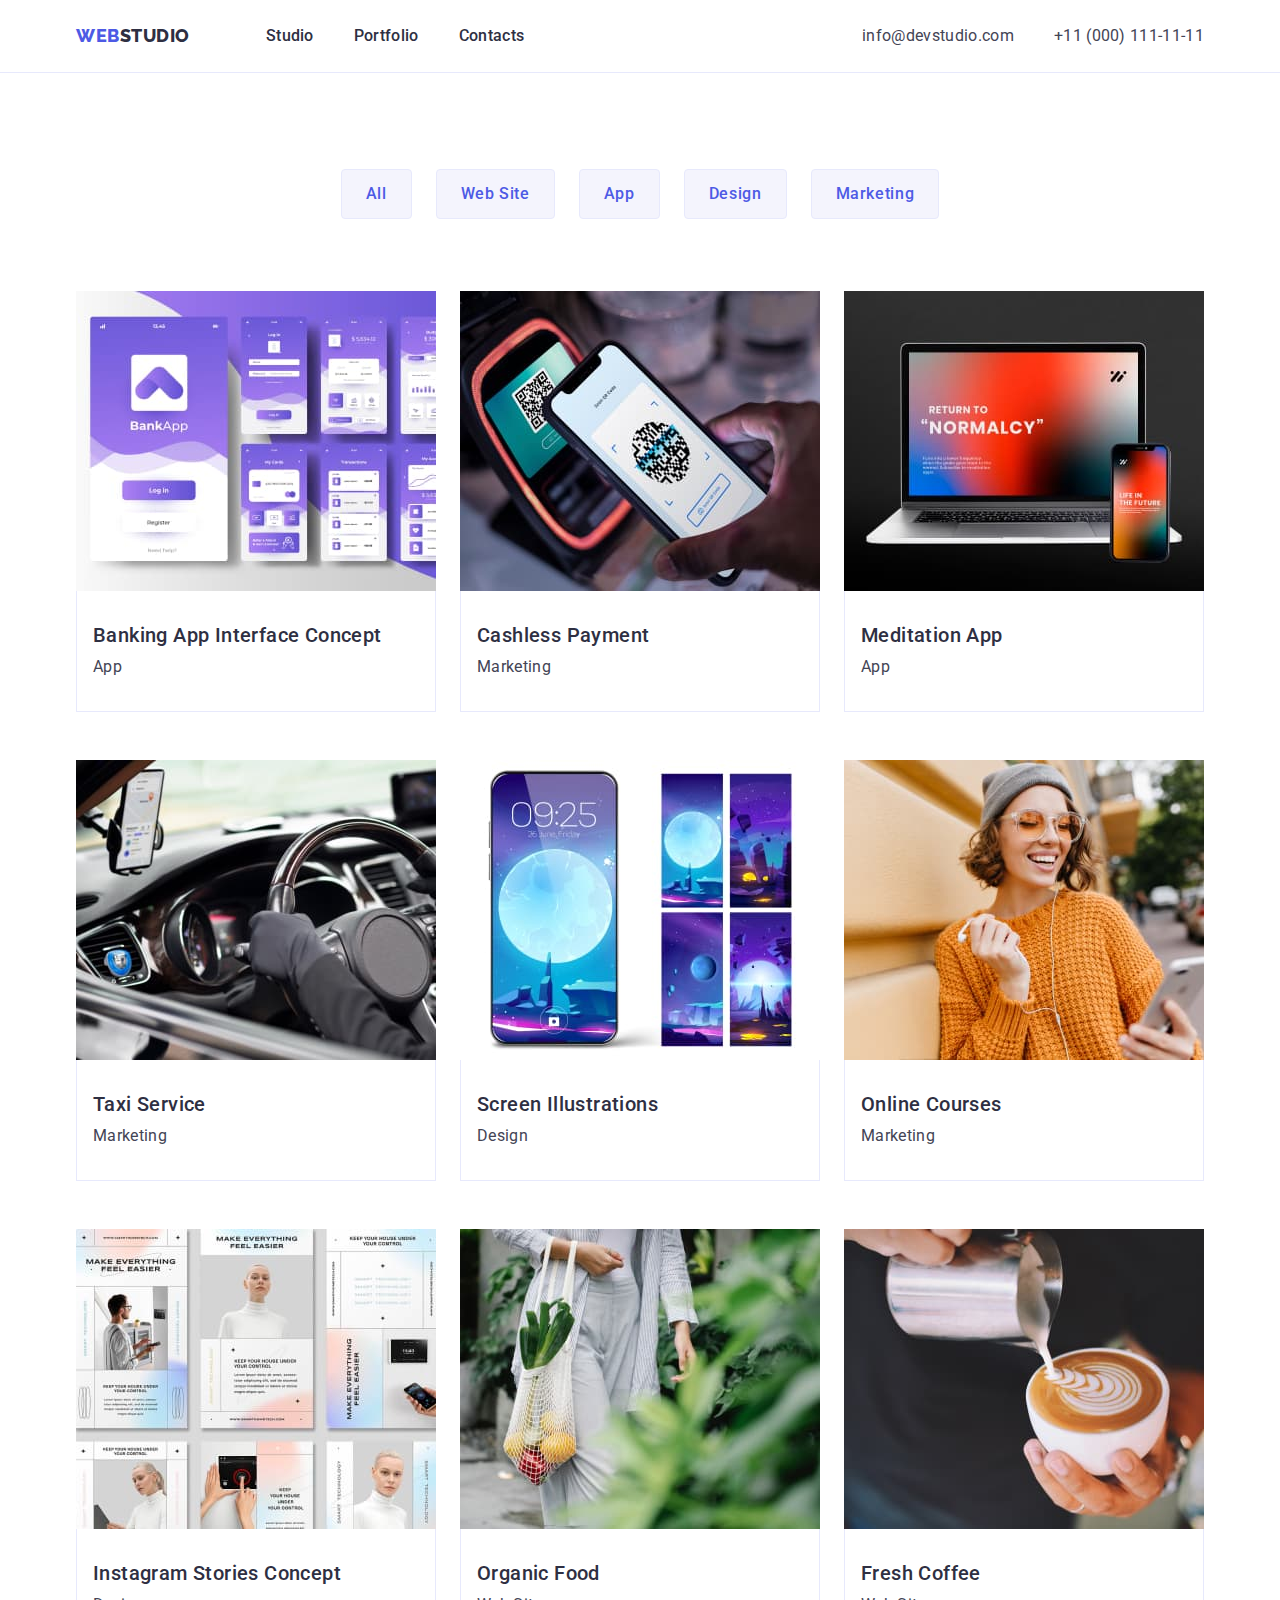
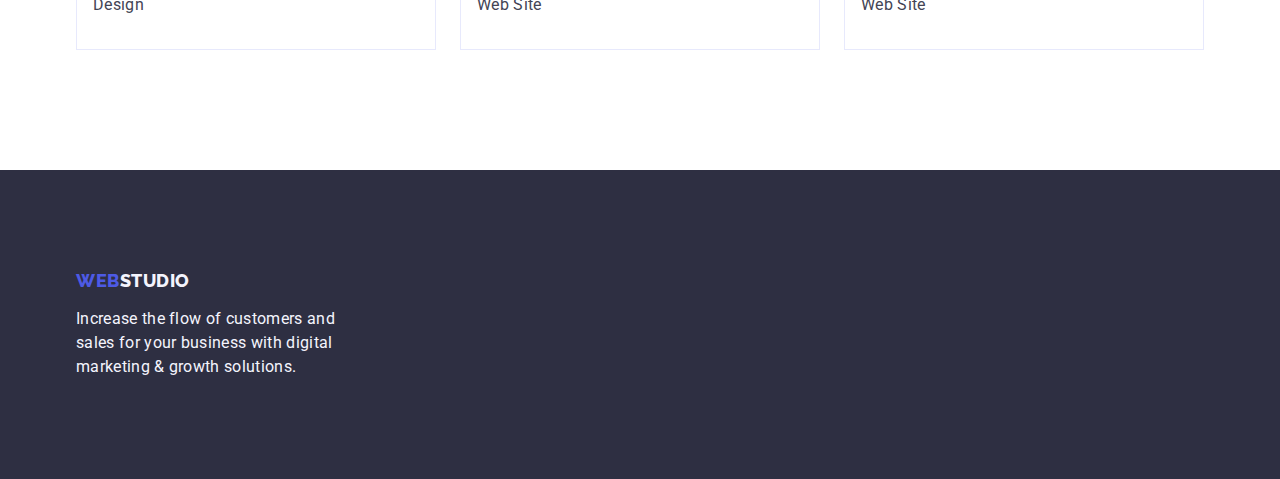
==== portfolio.html @ 818261b6 "Initial commit" ====
<!DOCTYPE html>
<html lang="en">
  <head>
    <meta charset="UTF-8" />
    <meta http-equiv="X-UA-Compatible" content="IE=edge" />
    <meta name="viewport" content="width=device-width, initial-scale=1.0" />
    <link
      rel="stylesheet"
      href="https://cdn.jsdelivr.net/npm/modern-normalize@2.0.0/modern-normalize.min.css"
    />
    <link rel="preconnect" href="https://fonts.googleapis.com" />
    <link rel="preconnect" href="https://fonts.gstatic.com" crossorigin />
    <link
      href="https://fonts.googleapis.com/css2?family=Raleway:wght@800&family=Roboto:wght@400;500;700;900&display=swap"
      rel="stylesheet"
    />
    <link rel="stylesheet" type="text/css" href="./css/styles.css" />
    <title>Portfolio</title>
  </head>

  <body>
    <header class="header">
      <div class="header-container container">
        <nav class="header-nav">
          <a
            href="./index.html"
            target="_self"
            class="header-logo-text logo-text"
            >Web<span class="header-accent">Studio</span></a
          >
          <ul class="nav-list">
            <li>
              <a href="./index.html" target="_self" class="nav-link">Studio</a>
            </li>
            <li>
              <a href="./portfolio.html" target="_self" class="nav-link"
                >Portfolio</a
              >
            </li>
            <li>
              <a href="" target="_self" class="nav-link">Contacts</a>
            </li>
          </ul>
        </nav>
        <address class="header-address">
          <ul class="nav-list">
            <li>
              <a href="mailto:info@devstudio.com" class="address-link"
                >info@devstudio.com</a
              >
            </li>
            <li>
              <a href="tel:+110001111111" class="address-link"
                >+11 (000) 111-11-11</a
              >
            </li>
          </ul>
        </address>
      </div>
    </header>

    <main>
      <section class="section">
        <div class="container">
          <h1 class="visually-hidden">...</h1>
          <ul class="buttons-container">
            <li>
              <button type="button" class="portfolio-button">All</button>
            </li>
            <li>
              <button type="button" class="portfolio-button">Web Site</button>
            </li>
            <li>
              <button type="button" class="portfolio-button">App</button>
            </li>
            <li>
              <button type="button" class="portfolio-button">Design</button>
            </li>
            <li>
              <button type="button" class="portfolio-button">Marketing</button>
            </li>
          </ul>

          <ul class="portfolio-list">
            <li class="portfolio-item">
              <a href="/">
                <img
                  src="./images/app/baic.jpg"
                  alt="Banking App Interface Concept"
                  width="360"
                />
                <div class="portfolio-article">
                  <h2 class="portfolio-title">Banking App Interface Concept</h2>
                  <p class="portfolio-text">App</p>
                </div>
              </a>
            </li>
            <li class="portfolio-item">
              <a href="/">
                <img
                  src="./images/marketing/cp.jpg"
                  alt="Cashless Payment"
                  width="360"
                />
                <div class="portfolio-article">
                  <h2 class="portfolio-title">Cashless Payment</h2>
                  <p class="portfolio-text">Marketing</p>
                </div>
              </a>
            </li>
            <li class="portfolio-item">
              <a href="/">
                <img
                  src="./images/app/ma.jpg"
                  alt="Meditation App"
                  width="360"
                />
                <div class="portfolio-article">
                  <h2 class="portfolio-title">Meditation App</h2>
                  <p class="portfolio-text">App</p>
                </div>
              </a>
            </li>

            <li class="portfolio-item">
              <a href="/">
                <img
                  src="./images/marketing/ts.jpg"
                  alt="Taxi Service"
                  width="360"
                />
                <div class="portfolio-article">
                  <h2 class="portfolio-title">Taxi Service</h2>
                  <p class="portfolio-text">Marketing</p>
                </div>
              </a>
            </li>
            <li class="portfolio-item">
              <a href="/">
                <img
                  src="./images/design/si.jpg"
                  alt="Screen Illustrations"
                  width="360"
                />
                <div class="portfolio-article">
                  <h2 class="portfolio-title">Screen Illustrations</h2>
                  <p class="portfolio-text">Design</p>
                </div>
              </a>
            </li>
            <li class="portfolio-item">
              <a href="/">
                <img
                  src="./images/marketing/oc.jpg"
                  alt="Online Courses"
                  width="360"
                />
                <div class="portfolio-article">
                  <h2 class="portfolio-title">Online Courses</h2>
                  <p class="portfolio-text">Marketing</p>
                </div>
              </a>
            </li>
            <li class="portfolio-item">
              <a href="/">
                <img
                  src="./images/design/isc.jpg"
                  alt="Instagram Stories Concept"
                  width="360"
                />
                <div class="portfolio-article">
                  <h2 class="portfolio-title">Instagram Stories Concept</h2>
                  <p class="portfolio-text">Design</p>
                </div>
              </a>
            </li>
            <li class="portfolio-item">
              <a href="/">
                <img
                  src="./images/website/of.jpg"
                  alt="Organic Food"
                  width="360"
                />
                <div class="portfolio-article">
                  <h2 class="portfolio-title">Organic Food</h2>
                  <p class="portfolio-text">Web Site</p>
                </div>
              </a>
            </li>
            <li class="portfolio-item">
              <a href="/">
                <img
                  src="./images/website/fc.jpg"
                  alt="Fresh Coffee"
                  width="360"
                />
                <div class="portfolio-article">
                  <h2 class="portfolio-title">Fresh Coffee</h2>
                  <p class="portfolio-text">Web Site</p>
                </div>
              </a>
            </li>
          </ul>
        </div>
      </section>
    </main>

    <footer class="footer">
      <div class="container">
        <a href="./index.html" target="_self" class="footer-logo-text logo-text"
          >Web<span class="footer-accent">Studio</span></a
        >
        <p class="footer-text">
          Increase the flow of customers and sales for your business with
          digital marketing & growth solutions.
        </p>
      </div>
    </footer>
  </body>
</html>
---- css/styles.css ----
:root {
    --primary-brand-color:#4D5AE5;
    --dark-brand-color:#2E2F42;
    --pressed-state-color:#404BBF;
    --primary-text-color:#434455;
    --accent-color:#E7E9FC;
    --light-color:#F4F4FD;
    --white-color:#FFFFFF;
}

body {
    font-family: 'Roboto', sans-serif;
    background-color:var(--white-color);
    color:var(--primary-text-color);
}
h1,
h2,
h3,
h4,
h5,
h6,
p {
    margin: 0;
}
img {
    display: block;
    max-width: 100%;
    height: auto;
}
ul,
ol {
    margin: 0;
    padding: 0;
    list-style-type: none;
}
a {
    text-decoration: none;
}
button {
    font-family: inherit;
    cursor: pointer;
}
.container {
    width: 1158px;
    margin: 0 auto;
    padding-right: 15px;
    padding-left: 15px;
}
.header {
    border-bottom: 1px solid var(--accent-color);
}
.header-container {
    display: flex;
    justify-content: space-between;
    align-items: center;
}
.header-nav {
    display: flex;
    align-items: center;
}
.nav-list {
    display: flex;
    align-items: center;
    gap: 40px;
}
.section {
    padding-top: 96px;
    padding-bottom: 120px;
}

.logo-text {
    font-family: 'Raleway', sans-serif;
    font-weight: 800;
    font-size: 18px;
    line-height: 1.17;
    letter-spacing: 0.03em;
    text-transform: uppercase;
    color:var(--primary-brand-color);
}
.header-accent {
    color: var(--dark-brand-color);
}

.header-logo-text {
    display: block;
    padding: 24px 0;
    margin-right: 76px;
}
.nav-link {
    display: block;
    padding: 24px 0;
    font-weight: 500;
    font-size: 16px;
    line-height: 1.5;
    letter-spacing: 0.02em;
    color: var(--dark-brand-color);
}
.nav-link:hover,
.nav-link:focus {
    color: var(--pressed-state-color);
}
.header-address {
    font-style: normal;
}
.address-link {
    display: block;
    padding: 24px 0;
    font-size: 16px;
    line-height: 1.5;
    letter-spacing: 0.02em;
    color: var(--primary-text-color);
}
.address-link:hover,
.address-link:focus {
    color: var(--pressed-state-color);
}
.hero {
    padding: 188px 0;
    background-color: var(--dark-brand-color);
}
.hero-title {
    display: block;
    margin: auto;
    margin-bottom: 48px;
    font-weight: 700;
    font-size: 56px;
    line-height: 1.07;
    letter-spacing: 0.02em;
    text-align: center;
    color: var(--white-color);
    max-width: 496px;
}
.hero-button {
    display: block;
    margin: auto;
    min-width: 169px;
    height: 56px;
    border: none;
    padding: 16px 32px;
    border-radius: 4px;
    box-shadow: 0px 4px 4px 0px rgba(0, 0, 0, 0.15);
    font-family: 'Roboto', sans-serif;
    font-weight: 500;
    font-size: 16px;
    line-height: 1.5;
    letter-spacing: 0.04em;
    background-color: var(--primary-brand-color);
    color: var(--white-color);
    cursor: pointer;
}
.hero-button:hover,
.hero-button:focus {
    background-color: var(--pressed-state-color);
}
.benefits {
    padding: 120px 0;
}
.visually-hidden {
    position: absolute;
    width: 1px;
    height: 1px;
    margin: -1px;
    border: 0;
    padding: 0;
    white-space: nowrap;
    clip-path: inset(100%);
    clip: rect(0 0 0 0);
    overflow: hidden;
}
.benefits-container {
    display: flex;
    align-items: center;
    gap: 24px;
}
.benefits-item {
    flex-basis: calc((100% - 3 * 24px) / 4);
}

.benefits-title {
    margin-bottom: 8px;
    font-weight: 500;
    font-size: 20px;
    line-height: 1.2;
    letter-spacing: 0.02em;
    color: var(--dark-brand-color);
}
.benefits-text {
    max-width: 264px;
    font-size: 16px;
    line-height: 1.5;
    letter-spacing: 0.02em;
}

.features {
    padding-bottom: 120px;
}
.features-list {
    display: flex;
    gap: 24px;
}
.features-item {
    flex-basis: calc((100% - 48px) / 3);
}
.team {
    background-color: var(--light-color);
    padding: 120px 0;
}
.features-title,
.team-title {
    margin-bottom: 72px;
    font-size: 36px;
    line-height: 1.11;
    letter-spacing: 0.02em;
    text-transform: capitalize;
    text-align: center;
    color: var(--dark-brand-color);
}
.team-list {
    display: flex;
    align-items: center;
    justify-content: center;
    gap: 24px;
}
.team-item {
    flex-basis: calc((100% - 3 * 24px) / 4);
    background-color: var(--white-color);
    border-radius: 0px 0px 4px 4px;
}
.card-content {
    padding: 32px 16px;
}
.team-name {
    text-align: center;
    margin-bottom: 8px;
    font-weight: 500;
    font-size: 20px;
    line-height: 1.2;
    letter-spacing: 0.02em;
    color: var(--dark-brand-color);
}
.team-position {
    text-align: center;
    font-size: 16px;
    line-height: 1.5;
    letter-spacing: 0.02em;
}
.footer {
    background-color: var(--dark-brand-color);
    padding: 100px 0;
}
.footer-accent {
    color: var(--light-color);
}
.footer-logo-text {
    display: inline-block;
    margin-bottom: 16px;
}
.footer-text {
    font-size: 16px;
    line-height: 1.5;
    letter-spacing: 0.02em;
    color: var(--light-color);
    max-width: 264px;
}
.buttons-container {
    display: flex;
    justify-content: center;
    gap: 24px;
    margin-bottom: 72px;
}
.portfolio-button {
    padding: 12px 24px;
    border-radius: 4px;
    font-family: 'Roboto', sans-serif;
    font-weight: 500;
    font-size: 16px;
    line-height: 1.5;
    letter-spacing: 0.04em;
    background-color: var(--light-color);
    color: var(--primary-brand-color);
    border: 1px solid var(--accent-color);
    cursor: pointer;
}
.portfolio-button:hover,
.portfolio-button:focus {
    background-color: var(--pressed-state-color);
    color: var(--white-color);
    border: 1px solid transparent;
}
.portfolio-list {
    display: flex;
    flex-wrap: wrap;
    column-gap: 24px;
    row-gap: 48px;
}
.portfolio-item {
    width: calc((100% - 48px) / 3);
}
.portfolio-article {
    padding: 32px 16px;
    border: 1px solid var(--accent-color);
    border-top: none;
}
.portfolio-title {
    margin-bottom: 8px;
    font-weight: 500;
    font-size: 20px;
    line-height: 1.2;
    letter-spacing: 0.02em;
    color: var(--dark-brand-color);
}
.portfolio-text {
    font-size: 16px;
    line-height: 1.5;
    letter-spacing: 0.02em;
    color: var(--primary-text-color);
}
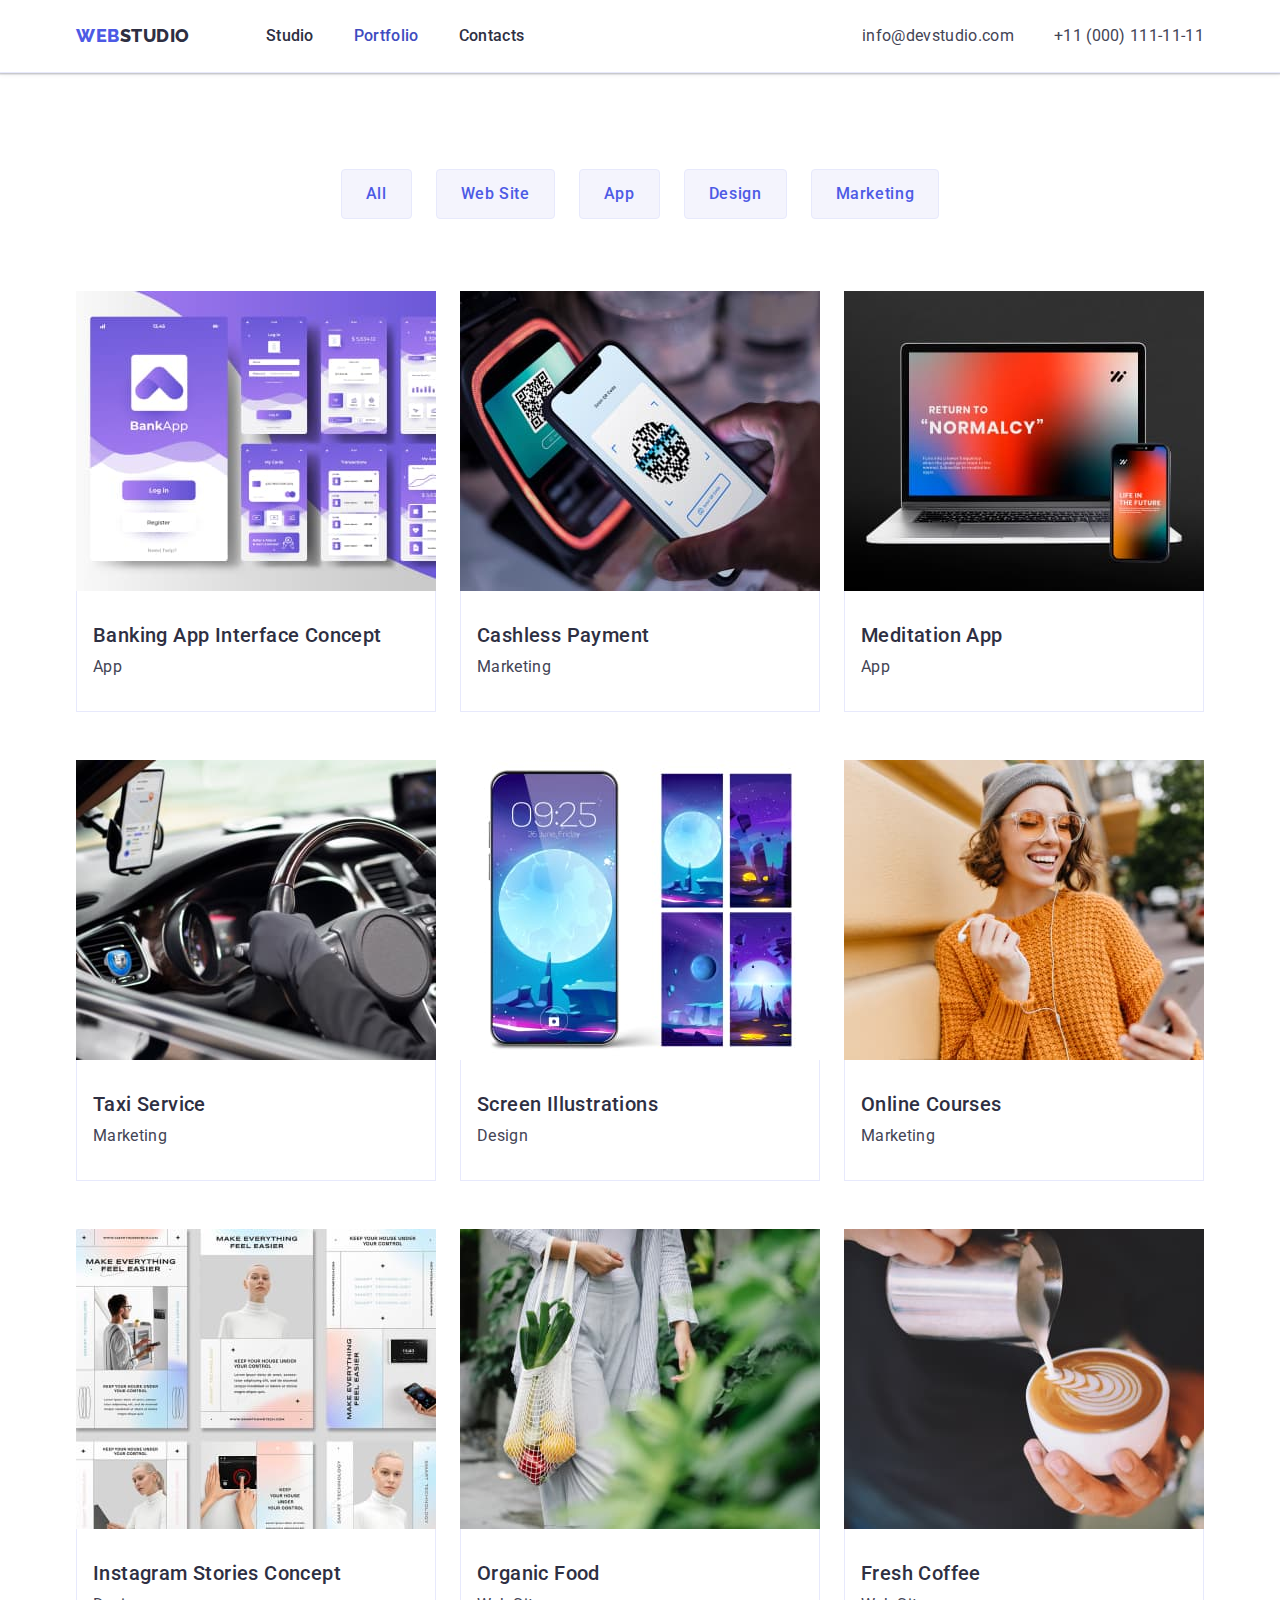
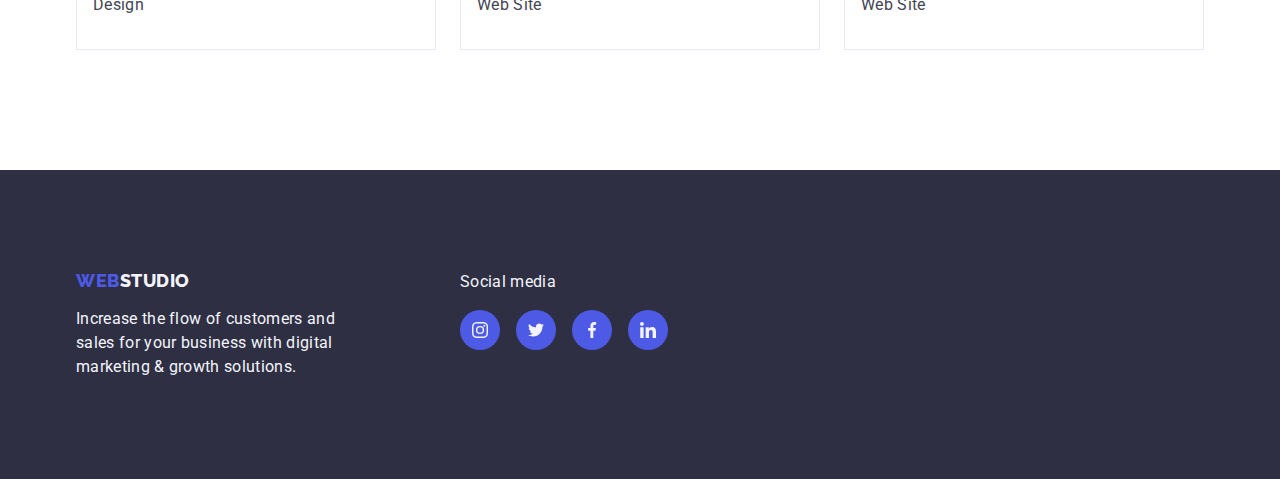
==== commit 378e326e: "draft" ====
--- a/portfolio.html
+++ b/portfolio.html
@@ -33,7 +33,10 @@
               <a href="./index.html" target="_self" class="nav-link">Studio</a>
             </li>
             <li>
-              <a href="./portfolio.html" target="_self" class="nav-link"
+              <a
+                href="./portfolio.html"
+                target="_self"
+                class="active-page nav-link"
                 >Portfolio</a
               >
             </li>
@@ -206,14 +209,53 @@
     </main>
 
     <footer class="footer">
-      <div class="container">
-        <a href="./index.html" target="_self" class="footer-logo-text logo-text"
-          >Web<span class="footer-accent">Studio</span></a
-        >
-        <p class="footer-text">
-          Increase the flow of customers and sales for your business with
-          digital marketing & growth solutions.
-        </p>
+      <div class="footer-container container">
+        <div>
+          <a
+            href="./index.html"
+            target="_self"
+            class="footer-logo-text logo-text"
+            >Web<span class="footer-accent">Studio</span></a
+          >
+          <p class="footer-text">
+            Increase the flow of customers and sales for your business with
+            digital marketing & growth solutions.
+          </p>
+        </div>
+
+        <div>
+          <p class="footer-text">Social media</p>
+          <ul class="footer-social-icons">
+            <li>
+              <a class="footer-social-link" href="">
+                <svg class="social-icon" width="16" height="16">
+                  <use href="./images/icons.svg#icon-instagram"></use>
+                </svg>
+              </a>
+            </li>
+            <li>
+              <a class="team-social-link" href="">
+                <svg class="social-icon" width="16" height="16">
+                  <use href="./images/icons.svg#icon-twitter"></use>
+                </svg>
+              </a>
+            </li>
+            <li>
+              <a class="team-social-link" href="">
+                <svg class="social-icon" width="16" height="16">
+                  <use href="./images/icons.svg#icon-facebook"></use>
+                </svg>
+              </a>
+            </li>
+            <li>
+              <a class="team-social-link" href="">
+                <svg class="social-icon" width="16" height="16">
+                  <use href="./images/icons.svg#icon-linkedin"></use>
+                </svg>
+              </a>
+            </li>
+          </ul>
+        </div>
       </div>
     </footer>
   </body>
--- a/css/styles.css
+++ b/css/styles.css
@@ -6,6 +6,7 @@
     --accent-color:#E7E9FC;
     --light-color:#F4F4FD;
     --white-color:#FFFFFF;
+    --subtle-color: #8E8F99;
 }
 
 body {
@@ -48,6 +49,7 @@
 }
 .header {
     border-bottom: 1px solid var(--accent-color);
+    box-shadow: 0px 1px 6px 0px rgba(46, 47, 66, 0.08), 0px 1px 1px 0px rgba(46, 47, 66, 0.16), 0px 2px 1px 0px rgba(46, 47, 66, 0.08);
 }
 .header-container {
     display: flex;
@@ -95,6 +97,20 @@
     letter-spacing: 0.02em;
     color: var(--dark-brand-color);
 }
+.active-page {
+    position: relative;
+    transition: color 250ms cubic-bezier(0.4, 0, 0.2, 1);
+    color: var(--pressed-state-color);
+}
+.active-page::after {
+    position: absolute;
+    content: "";
+    left: 0;
+    bottom: -1px;
+    height: 4px;
+    background-color: var(--pressed-state-color);
+    border-radius: 2px;
+}
 .nav-link:hover,
 .nav-link:focus {
     color: var(--pressed-state-color);
@@ -108,6 +124,7 @@
     font-size: 16px;
     line-height: 1.5;
     letter-spacing: 0.02em;
+    transition: color 250ms cubic-bezier(0.4, 0, 0.2, 1);
     color: var(--primary-text-color);
 }
 .address-link:hover,
@@ -115,8 +132,14 @@
     color: var(--pressed-state-color);
 }
 .hero {
+    max-width: 1440px;
+    margin: 0 auto;
+    background-color: var(--dark-brand-color);
+    background-image: linear-gradient(rgba(46,47,66,0.70), rgba(46, 47, 66, 0.70)), url(../images/hero/people-office.jpg);
+    background-repeat: no-repeat;
+    background-position: center; 
+    background-size: cover;
     padding: 188px 0;
-    background-color: var(--dark-brand-color);
 }
 .hero-title {
     display: block;
@@ -175,7 +198,12 @@
 .benefits-item {
     flex-basis: calc((100% - 3 * 24px) / 4);
 }
-
+.benefits-icon {
+    border-radius: 4px;
+    background: var(--light-color);
+    padding: 24px 100px;
+    margin-bottom: 8px;
+}
 .benefits-title {
     margin-bottom: 8px;
     font-weight: 500;
@@ -206,7 +234,8 @@
     padding: 120px 0;
 }
 .features-title,
-.team-title {
+.team-title,
+.customers-title {
     margin-bottom: 72px;
     font-size: 36px;
     line-height: 1.11;
@@ -243,11 +272,54 @@
     font-size: 16px;
     line-height: 1.5;
     letter-spacing: 0.02em;
+    margin-bottom: 8px;
+}
+.team-social-icons {
+    display: flex;
+    justify-content: center;
+    align-items: center;
+    gap: 24px;
+}
+.team-social-link,
+.footer-social-link {
+    display: flex;
+    align-items: center;
+    justify-content: center;
+    width: 40px;
+    height: 40px;
+    border-radius: 50%;
+    background-color: var(--primary-brand-color);
+}
+.social-icon {
+    fill: var(--light-color);
+}
+.customers {
+    padding: 120px 0;
+}
+.customers-list {
+    display: inline-flex;
+    align-items: flex-start;
+    gap: 24px;
+}
+.customers-item {
+    width: 168px;
+    height: 88px;
+    border-radius: 4px;
+    border: 1px solid var(--subtle-color);
+}
+.customers-logo {
+    fill: var(--subtle-color);
+    margin: 16px 32px;
 }
 .footer {
     background-color: var(--dark-brand-color);
     padding: 100px 0;
 }
+.footer-container {
+    display: flex;
+    gap: 120px;
+    align-items: baseline;
+}
 .footer-accent {
     color: var(--light-color);
 }
@@ -261,6 +333,13 @@
     letter-spacing: 0.02em;
     color: var(--light-color);
     max-width: 264px;
+}
+.footer-social-icons {
+    display: flex;
+    align-items: center;
+    justify-content: center;
+    gap: 16px;
+    margin-top: 16px;
 }
 .buttons-container {
     display: flex;
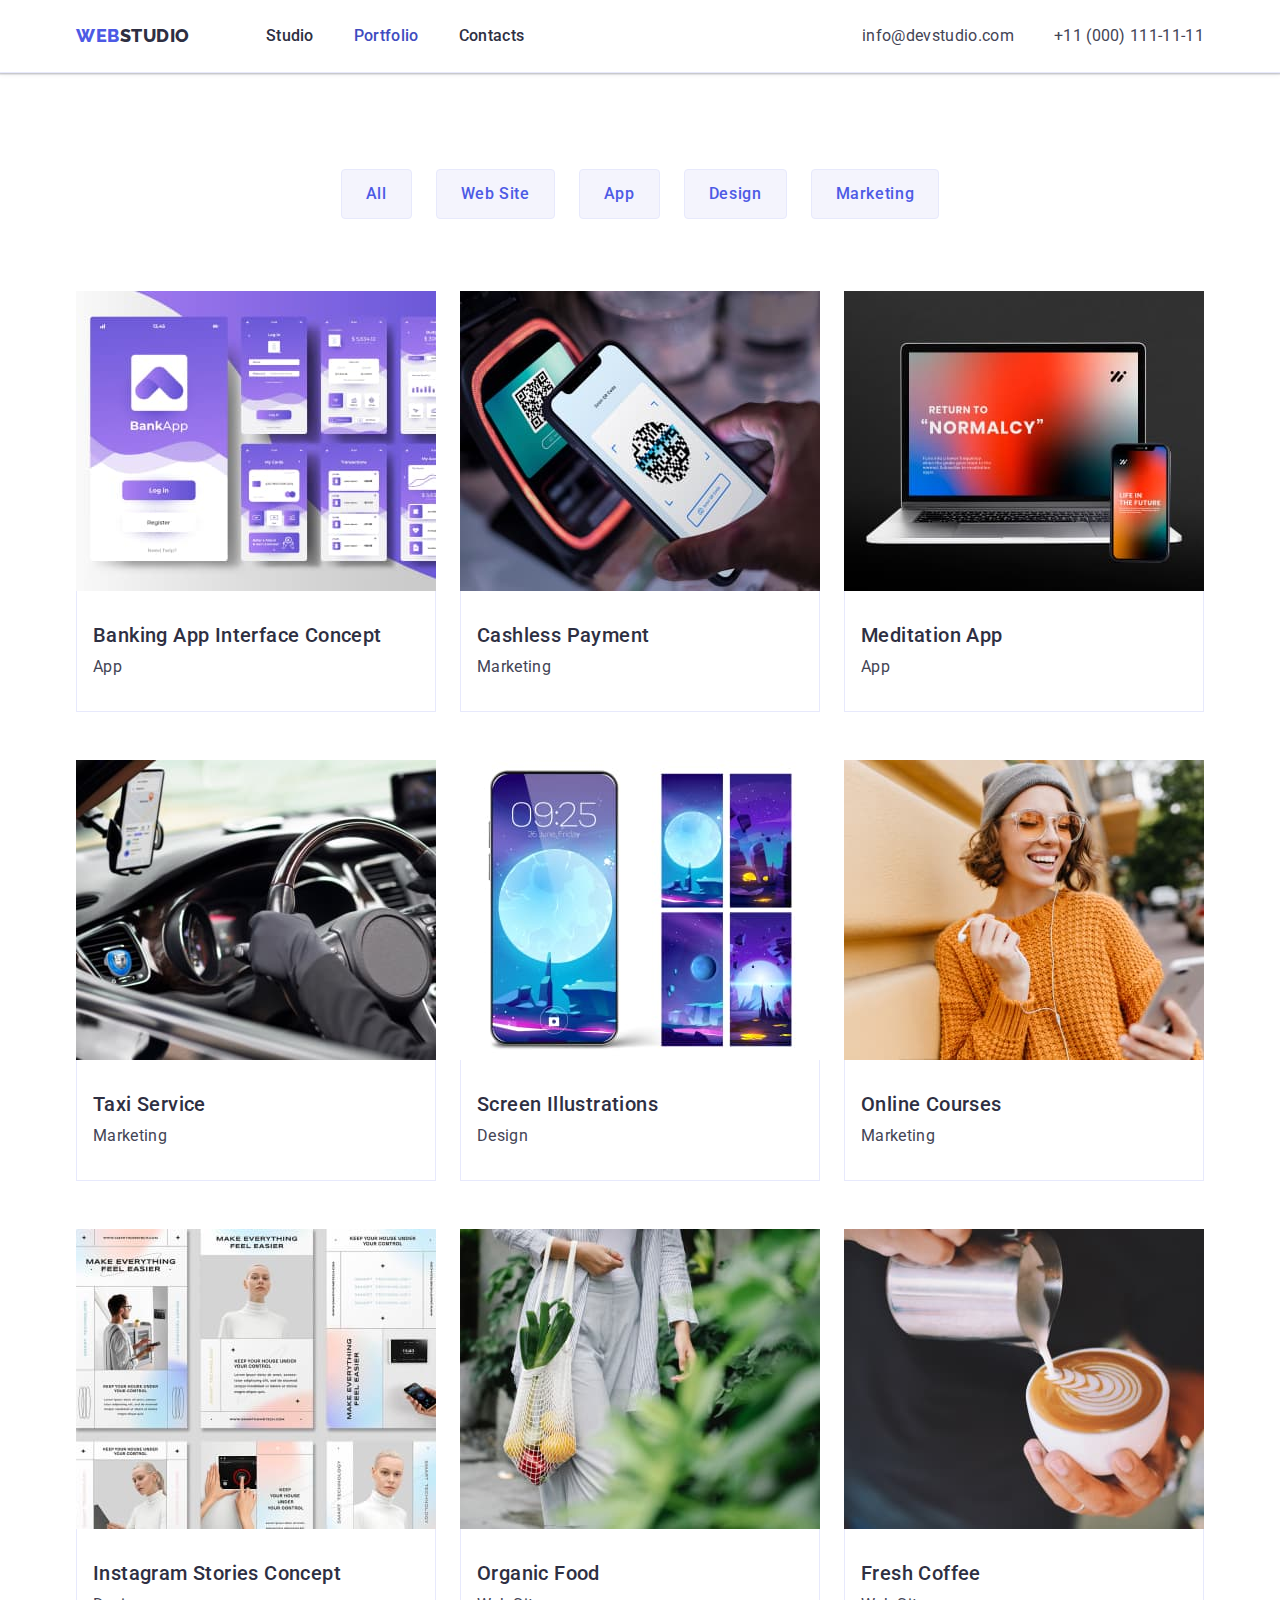
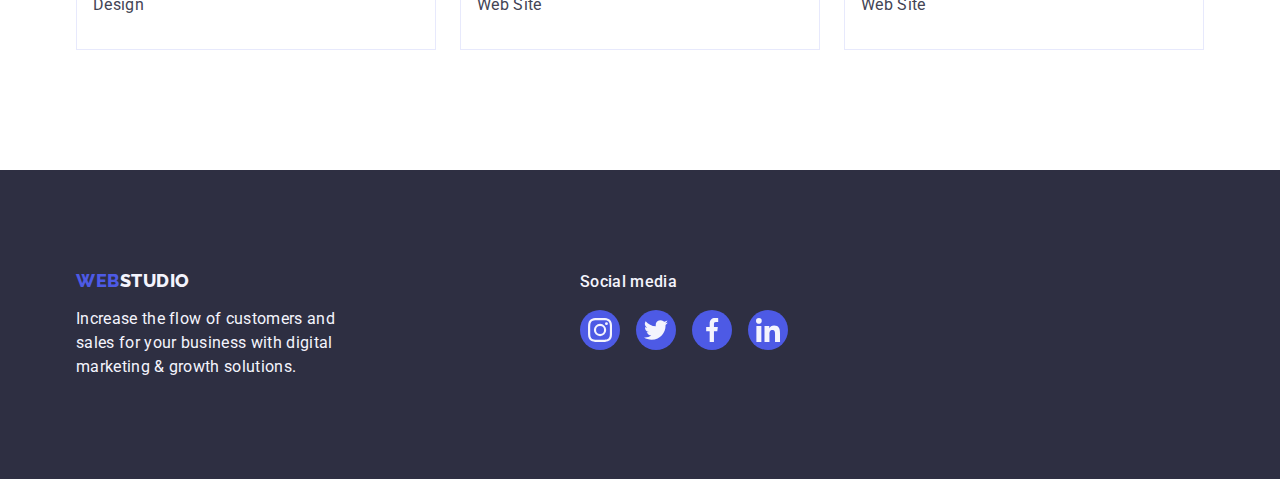
==== commit 7349c520: "update1" ====
--- a/portfolio.html
+++ b/portfolio.html
@@ -86,38 +86,61 @@
 
           <ul class="portfolio-list">
             <li class="portfolio-item">
-              <a href="/">
-                <img
-                  src="./images/app/baic.jpg"
-                  alt="Banking App Interface Concept"
-                  width="360"
-                />
+              <a class="portfolio-link" href="/">
+                <div class="portfolio-image">
+                  <img
+                    src="./images/app/baic.jpg"
+                    alt="Banking App Interface Concept"
+                    width="360"
+                  />
+                  <p class="portfolio-moving-text">
+                    14 Stylish and User-Friendly App Design Concepts · Task
+                    Manager App · Calorie Tracker App · Exotic Fruit Ecommerce
+                    App · Cloud Storage App
+                  </p>
+                </div>
                 <div class="portfolio-article">
                   <h2 class="portfolio-title">Banking App Interface Concept</h2>
                   <p class="portfolio-text">App</p>
                 </div>
               </a>
             </li>
-            <li class="portfolio-item">
-              <a href="/">
-                <img
-                  src="./images/marketing/cp.jpg"
-                  alt="Cashless Payment"
-                  width="360"
-                />
+
+            <li class="portfolio-item">
+              <a class="portfolio-link" href="/">
+                <div class="portfolio-image">
+                  <img
+                    src="./images/marketing/cp.jpg"
+                    alt="Cashless Payment"
+                    width="360"
+                  />
+                  <p class="portfolio-moving-text">
+                    14 Stylish and User-Friendly App Design Concepts · Task
+                    Manager App · Calorie Tracker App · Exotic Fruit Ecommerce
+                    App · Cloud Storage App
+                  </p>
+                </div>
                 <div class="portfolio-article">
                   <h2 class="portfolio-title">Cashless Payment</h2>
                   <p class="portfolio-text">Marketing</p>
                 </div>
               </a>
             </li>
-            <li class="portfolio-item">
-              <a href="/">
-                <img
-                  src="./images/app/ma.jpg"
-                  alt="Meditation App"
-                  width="360"
-                />
+
+            <li class="portfolio-item">
+              <a class="portfolio-link" href="/">
+                <div class="portfolio-image">
+                  <img
+                    src="./images/app/ma.jpg"
+                    alt="Meditation App"
+                    width="360"
+                  />
+                  <p class="portfolio-moving-text">
+                    14 Stylish and User-Friendly App Design Concepts · Task
+                    Manager App · Calorie Tracker App · Exotic Fruit Ecommerce
+                    App · Cloud Storage App
+                  </p>
+                </div>
                 <div class="portfolio-article">
                   <h2 class="portfolio-title">Meditation App</h2>
                   <p class="portfolio-text">App</p>
@@ -126,77 +149,124 @@
             </li>
 
             <li class="portfolio-item">
-              <a href="/">
-                <img
-                  src="./images/marketing/ts.jpg"
-                  alt="Taxi Service"
-                  width="360"
-                />
+              <a class="portfolio-link" href="/">
+                <div class="portfolio-image">
+                  <img
+                    src="./images/marketing/ts.jpg"
+                    alt="Taxi Service"
+                    width="360"
+                  />
+                  <p class="portfolio-moving-text">
+                    14 Stylish and User-Friendly App Design Concepts · Task
+                    Manager App · Calorie Tracker App · Exotic Fruit Ecommerce
+                    App · Cloud Storage App
+                  </p>
+                </div>
                 <div class="portfolio-article">
                   <h2 class="portfolio-title">Taxi Service</h2>
                   <p class="portfolio-text">Marketing</p>
                 </div>
               </a>
             </li>
-            <li class="portfolio-item">
-              <a href="/">
-                <img
-                  src="./images/design/si.jpg"
-                  alt="Screen Illustrations"
-                  width="360"
-                />
+
+            <li class="portfolio-item">
+              <a class="portfolio-link" href="/">
+                <div class="portfolio-image">
+                  <img
+                    src="./images/design/si.jpg"
+                    alt="Screen Illustrations"
+                    width="360"
+                  />
+                  <p class="portfolio-moving-text">
+                    14 Stylish and User-Friendly App Design Concepts · Task
+                    Manager App · Calorie Tracker App · Exotic Fruit Ecommerce
+                    App · Cloud Storage App
+                  </p>
+                </div>
                 <div class="portfolio-article">
                   <h2 class="portfolio-title">Screen Illustrations</h2>
                   <p class="portfolio-text">Design</p>
                 </div>
               </a>
             </li>
-            <li class="portfolio-item">
-              <a href="/">
-                <img
-                  src="./images/marketing/oc.jpg"
-                  alt="Online Courses"
-                  width="360"
-                />
+
+            <li class="portfolio-item">
+              <a class="portfolio-link" href="/">
+                <div class="portfolio-image">
+                  <img
+                    src="./images/marketing/oc.jpg"
+                    alt="Online Courses"
+                    width="360"
+                  />
+                  <p class="portfolio-moving-text">
+                    14 Stylish and User-Friendly App Design Concepts · Task
+                    Manager App · Calorie Tracker App · Exotic Fruit Ecommerce
+                    App · Cloud Storage App
+                  </p>
+                </div>
                 <div class="portfolio-article">
                   <h2 class="portfolio-title">Online Courses</h2>
                   <p class="portfolio-text">Marketing</p>
                 </div>
               </a>
             </li>
-            <li class="portfolio-item">
-              <a href="/">
-                <img
-                  src="./images/design/isc.jpg"
-                  alt="Instagram Stories Concept"
-                  width="360"
-                />
+
+            <li class="portfolio-item">
+              <a class="portfolio-link" href="/">
+                <div class="portfolio-image">
+                  <img
+                    src="./images/design/isc.jpg"
+                    alt="Instagram Stories Concept"
+                    width="360"
+                  />
+                  <p class="portfolio-moving-text">
+                    14 Stylish and User-Friendly App Design Concepts · Task
+                    Manager App · Calorie Tracker App · Exotic Fruit Ecommerce
+                    App · Cloud Storage App
+                  </p>
+                </div>
                 <div class="portfolio-article">
                   <h2 class="portfolio-title">Instagram Stories Concept</h2>
                   <p class="portfolio-text">Design</p>
                 </div>
               </a>
             </li>
-            <li class="portfolio-item">
-              <a href="/">
-                <img
-                  src="./images/website/of.jpg"
-                  alt="Organic Food"
-                  width="360"
-                />
+
+            <li class="portfolio-item">
+              <a class="portfolio-link" href="/">
+                <div class="portfolio-image">
+                  <img
+                    src="./images/website/of.jpg"
+                    alt="Organic Food"
+                    width="360"
+                  />
+                  <p class="portfolio-moving-text">
+                    14 Stylish and User-Friendly App Design Concepts · Task
+                    Manager App · Calorie Tracker App · Exotic Fruit Ecommerce
+                    App · Cloud Storage App
+                  </p>
+                </div>
                 <div class="portfolio-article">
                   <h2 class="portfolio-title">Organic Food</h2>
                   <p class="portfolio-text">Web Site</p>
                 </div>
               </a>
             </li>
-            <li class="portfolio-item">
-              <a href="/">
-                <img
-                  src="./images/website/fc.jpg"
-                  alt="Fresh Coffee"
-                  width="360"
-                />
+
+            <li class="portfolio-item">
+              <a class="portfolio-link" href="/">
+                <div class="portfolio-image">
+                  <img
+                    src="./images/website/fc.jpg"
+                    alt="Fresh Coffee"
+                    width="360"
+                  />
+                  <p class="portfolio-moving-text">
+                    14 Stylish and User-Friendly App Design Concepts · Task
+                    Manager App · Calorie Tracker App · Exotic Fruit Ecommerce
+                    App · Cloud Storage App
+                  </p>
+                </div>
                 <div class="portfolio-article">
                   <h2 class="portfolio-title">Fresh Coffee</h2>
                   <p class="portfolio-text">Web Site</p>
@@ -210,7 +280,7 @@
 
     <footer class="footer">
       <div class="footer-container container">
-        <div>
+        <div class="footer-logo-text-container">
           <a
             href="./index.html"
             target="_self"
@@ -224,32 +294,32 @@
         </div>
 
         <div>
-          <p class="footer-text">Social media</p>
+          <p class="footer-social-title">Social media</p>
           <ul class="footer-social-icons">
-            <li>
+            <li class="footer-social-item">
               <a class="footer-social-link" href="">
-                <svg class="social-icon" width="16" height="16">
+                <svg class="social-icon" width="24" height="24">
                   <use href="./images/icons.svg#icon-instagram"></use>
                 </svg>
               </a>
             </li>
-            <li>
-              <a class="team-social-link" href="">
-                <svg class="social-icon" width="16" height="16">
+            <li class="footer-social-item">
+              <a class="footer-social-link" href="">
+                <svg class="social-icon" width="24" height="24">
                   <use href="./images/icons.svg#icon-twitter"></use>
                 </svg>
               </a>
             </li>
-            <li>
-              <a class="team-social-link" href="">
-                <svg class="social-icon" width="16" height="16">
+            <li class="footer-social-item">
+              <a class="footer-social-link" href="">
+                <svg class="social-icon" width="24" height="24">
                   <use href="./images/icons.svg#icon-facebook"></use>
                 </svg>
               </a>
             </li>
-            <li>
-              <a class="team-social-link" href="">
-                <svg class="social-icon" width="16" height="16">
+            <li class="footer-social-item">
+              <a class="footer-social-link" href="">
+                <svg class="social-icon" width="24" height="24">
                   <use href="./images/icons.svg#icon-linkedin"></use>
                 </svg>
               </a>
--- a/css/styles.css
+++ b/css/styles.css
@@ -7,6 +7,7 @@
     --light-color:#F4F4FD;
     --white-color:#FFFFFF;
     --subtle-color: #8E8F99;
+    --success-color: #31D0AA;
 }
 
 body {
@@ -170,6 +171,7 @@
     background-color: var(--primary-brand-color);
     color: var(--white-color);
     cursor: pointer;
+    transition: background-color 250ms cubic-bezier(0.4, 0, 0.2, 1);
 }
 .hero-button:hover,
 .hero-button:focus {
@@ -199,9 +201,12 @@
     flex-basis: calc((100% - 3 * 24px) / 4);
 }
 .benefits-icon {
+    display: flex;
+    align-items: center;
+    justify-content: center;
+    height: 112px;
     border-radius: 4px;
     background: var(--light-color);
-    padding: 24px 100px;
     margin-bottom: 8px;
 }
 .benefits-title {
@@ -254,9 +259,10 @@
     flex-basis: calc((100% - 3 * 24px) / 4);
     background-color: var(--white-color);
     border-radius: 0px 0px 4px 4px;
+    box-shadow: 0px 2px 1px 0px rgba(46, 47, 66, 0.08), 0px 1px 1px 0px rgba(46, 47, 66, 0.16), 0px 1px 6px 0px rgba(46, 47, 66, 0.08);
 }
 .card-content {
-    padding: 32px 16px;
+    padding: 32px 0;
 }
 .team-name {
     text-align: center;
@@ -274,22 +280,32 @@
     letter-spacing: 0.02em;
     margin-bottom: 8px;
 }
-.team-social-icons {
-    display: flex;
-    justify-content: center;
-    align-items: center;
-    gap: 24px;
+.team-social-list {
+    display: flex;
+    justify-content: center;
+    align-items: center;
+    gap: 24px;
+}
+.team-social-item,
+.footer-social-item {
+    transition: background-color 250ms cubic-bezier(0.4, 0, 0.2, 1);
+    width: 40px;
+    height: 40px;
 }
 .team-social-link,
 .footer-social-link {
     display: flex;
     align-items: center;
     justify-content: center;
-    width: 40px;
-    height: 40px;
+    width: 100%;
+    height: 100%;
     border-radius: 50%;
     background-color: var(--primary-brand-color);
 }
+.team-social-link:hover,
+.team-social-link:focus {
+    background-color: var(--pressed-state-color);
+}
 .social-icon {
     fill: var(--light-color);
 }
@@ -297,19 +313,31 @@
     padding: 120px 0;
 }
 .customers-list {
-    display: inline-flex;
-    align-items: flex-start;
+    display: flex;
     gap: 24px;
 }
 .customers-item {
-    width: 168px;
     height: 88px;
+    width: calc((100% - 120px) / 6);
+    transition: background-color 250ms cubic-bezier(0.4, 0, 0.2, 1), color 250ms cubic-bezier(0.4, 0, 0.2, 1);
+}
+.customers-link {
+    width: 100%;
+    height: 100%;
+    border: 1px solid var(--subtle-color);
     border-radius: 4px;
-    border: 1px solid var(--subtle-color);
+    display: flex;
+    align-items: center;
+    justify-content: center;
+    color: var(--subtle-color);
+}
+.customers-link:hover,
+.customers-link:focus {
+    border-color: var(--pressed-state-color);
+    color: var(--pressed-state-color);
 }
 .customers-logo {
-    fill: var(--subtle-color);
-    margin: 16px 32px;
+    fill: currentColor;
 }
 .footer {
     background-color: var(--dark-brand-color);
@@ -320,6 +348,9 @@
     gap: 120px;
     align-items: baseline;
 }
+.footer-logo-text-container {
+    margin-right: 120px;
+}
 .footer-accent {
     color: var(--light-color);
 }
@@ -328,18 +359,32 @@
     margin-bottom: 16px;
 }
 .footer-text {
+    font-weight: 400px;
     font-size: 16px;
     line-height: 1.5;
     letter-spacing: 0.02em;
     color: var(--light-color);
     max-width: 264px;
 }
+.footer-social-title {
+    font-size: 16px;
+    line-height: 1.5;
+    font-weight: 500;
+    line-height: 24px;
+    letter-spacing: 0.02em;
+    color: var(--light-color);
+    margin-bottom: 16px;
+}
+ 
 .footer-social-icons {
     display: flex;
     align-items: center;
     justify-content: center;
     gap: 16px;
-    margin-top: 16px;
+}
+.footer-social-link:hover,
+.footer-social-link:focus {
+    background-color: var(--success-color);
 }
 .buttons-container {
     display: flex;
@@ -359,12 +404,14 @@
     color: var(--primary-brand-color);
     border: 1px solid var(--accent-color);
     cursor: pointer;
+    transition: color 250ms cubic-bezier(0.4, 0, 0.2, 1), background-color 250ms cubic-bezier(0.4, 0, 0.2, 1), border-color 250ms cubic-bezier(0.4, 0, 0.2, 1), box-shadow 250ms cubic-bezier(0.4, 0, 0.2, 1);
 }
 .portfolio-button:hover,
 .portfolio-button:focus {
     background-color: var(--pressed-state-color);
     color: var(--white-color);
     border: 1px solid transparent;
+    box-shadow: 0px 3px 1px rgba(0, 0, 0, 0.1), 0px 2px 1px rgba(0, 0, 0, 0.08), 0px 2px 2px rgba(0, 0, 0, 0.12);
 }
 .portfolio-list {
     display: flex;
@@ -374,6 +421,35 @@
 }
 .portfolio-item {
     width: calc((100% - 48px) / 3);
+}
+.portfolio-link {
+    display: block;
+    transition: box-shadow 250ms cubic-bezier(0.4, 0, 0.2, 1);
+}
+.portfolio-link:hover {
+    box-shadow: 0px 1px 6px rgba(46, 47, 66, 0.08), 0px 1px 1px rgba(46, 47, 66, 0.16), 0px 2px 1px rgba(46, 47, 66, 0.08);
+}
+.portfolio-link:hover .portfolio-moving-text {
+    transform: translateY(0%);
+}
+.portfolio-image {
+    position: relative;
+    overflow: hidden;
+}
+.portfolio-moving-text {
+    position: absolute;
+    top: 0;
+    left: 0;
+    font-size: 16px;
+    line-height: 1.5;
+    letter-spacing: 0.02em;
+    color: var(--light-color);
+    padding: 40px 32px;
+    background-color: var(--primary-brand-color);
+    width: 100%;
+    height: 100%;
+    transform: translateY(100%);
+    transition: transform 250ms cubic-bezier(0.4, 0, 0.2, 1);
 }
 .portfolio-article {
     padding: 32px 16px;
